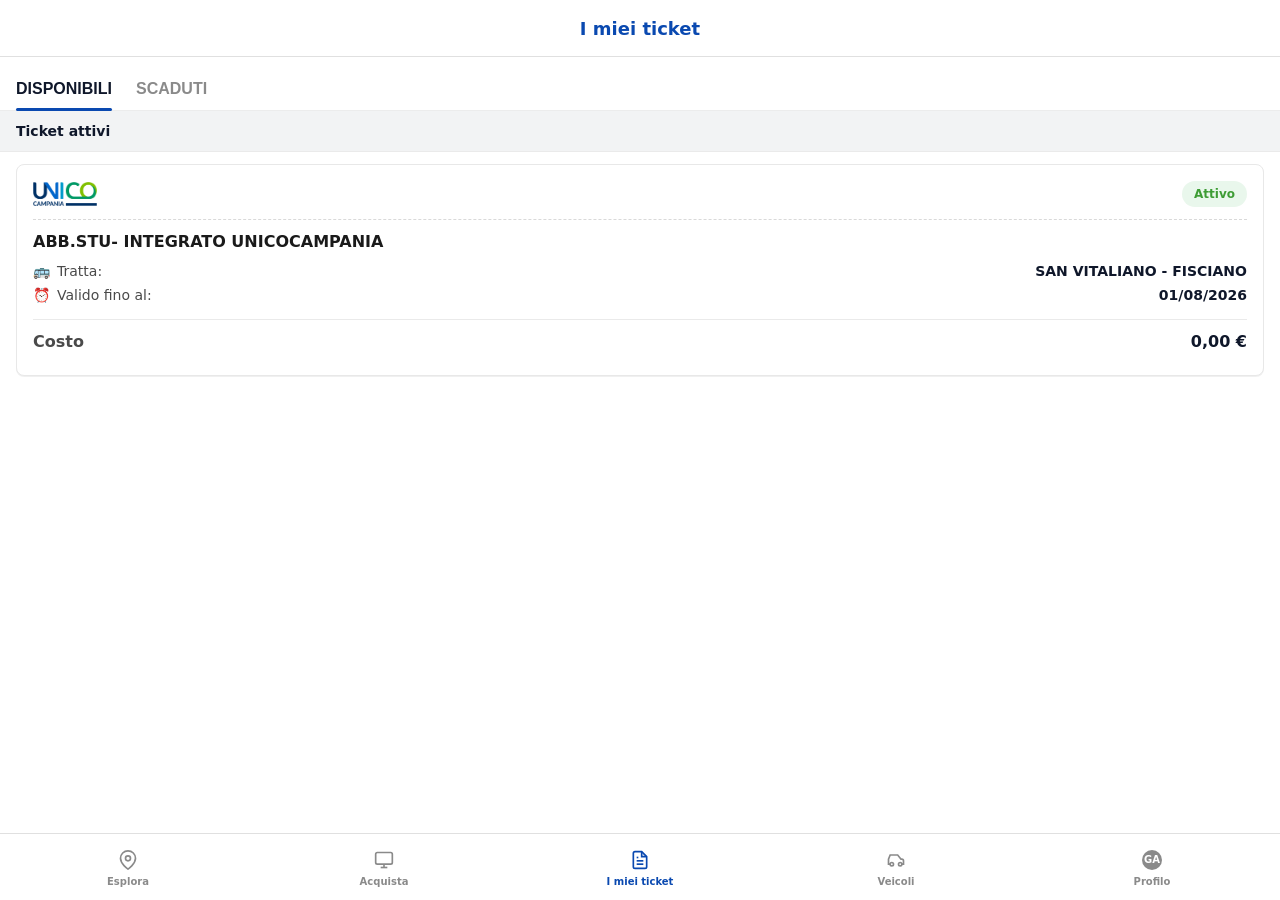
==== docs/tickets.html @ a91f194e "." ====
<!DOCTYPE html>
<html lang="it">
<head>
  <meta charset="UTF-8" />
  <meta name="viewport" content="width=device-width, initial-scale=1.0, maximum-scale=1.0, user-scalable=no, viewport-fit=cover" />
  <meta name="apple-mobile-web-app-capable" content="yes" />
  <meta name="apple-mobile-web-app-status-bar-style" content="black-translucent" />
  <meta name="apple-mobile-web-app-title" content="I miei ticket" />
  <meta name="format-detection" content="telephone=no" />
  <meta name="msapplication-tap-highlight" content="no" />
  <meta name="mobile-web-app-capable" content="yes" />
  <title>I miei ticket</title>
  <link rel="preconnect" href="https://fonts.googleapis.com">
  <link rel="preconnect" href="https://fonts.gstatic.com" crossorigin>
  <link href="https://fonts.googleapis.com/css2?family=Inter:wght@400;500;600;700;800&display=swap" rel="stylesheet">
  <link rel="stylesheet" href="styles.css" />
  <style>
    /* Tickets page specific styles */
    .tickets-topbar { 
      height: calc(56px + env(safe-area-inset-top)); 
      background: #ffffff; 
      color: #0f172a; 
      position: fixed; 
      top: 0; 
      left: 0; 
      right: 0; 
      display: flex; 
      align-items: center; 
      justify-content: center; 
      padding-top: env(safe-area-inset-top); 
      z-index: 20; 
      box-shadow: 0 1px 0 rgba(0,0,0,0.12); 
    }
    .tickets-topbar .title { 
      font-weight: 800; 
      font-size: 18px; 
      color: #0a49b0; 
    }

    .content.tickets { 
      top: calc(56px + env(safe-area-inset-top)); 
      bottom: calc(66px + var(--safe-bottom)); 
      overflow: auto; 
      background: #fff; 
    }

    .tabs { 
      display: flex; 
      gap: 24px; 
      padding: 12px 16px 0; 
      border-bottom: 1px solid #ececec; 
    }
    .tab-item { 
      background: transparent; 
      border: 0; 
      padding: 12px 0; 
      font-weight: 700; 
      color: #8a8a8a; 
      position: relative; 
      font-size: 16px;
    }
    .tab-item.active { 
      color: #0f172a; 
    }
    .tab-item.active::after { 
      content: ""; 
      position: absolute; 
      left: 0; 
      right: 0; 
      bottom: -1px; 
      height: 3px; 
      background: #0a49b0; 
      border-radius: 2px; 
    }

    .section.section-caption { 
      padding: 12px 16px; 
      background: #f2f3f4; 
      color: #0f172a; 
      font-weight: 700; 
      font-size: 14px;
      border-bottom: 1px solid #eaeaea; 
    }

    .ticket-list-card { 
      display: block; 
      margin: 12px 16px; 
      background: #fff; 
      border-radius: 8px;
      box-shadow: 0 1px 0 rgba(0,0,0,0.06);
      border: 1px solid #e8e8e8; 
      color: #1a1a1a; 
      text-decoration: none; 
      padding: 16px; 
    }
    .ticket-list-card:hover {
      box-shadow: 0 2px 8px rgba(0,0,0,0.1);
    }
    .ticket-list-card .card-header { 
      display: flex; 
      justify-content: space-between; 
      align-items: center; 
      margin-bottom: 12px;
    }
    .ticket-list-card .brand { 
      width: 64px; 
      height: auto; 
      object-fit: contain; 
    }
    .badge { 
      display: inline-block; 
      font-weight: 700; 
      font-size: 12px; 
      padding: 6px 12px; 
      border-radius: 20px; 
      background: #e9f7ec; 
      color: #3D9C34; 
    }
    .badge.active { 
      background: #e9f7ec; 
      color: #3D9C34;
    }
    .ticket-list-card .card-title { 
      font-weight: 800; 
      font-size: 16px;
      border-top: 1px dashed #d9d9d9; 
      padding-top: 12px; 
      margin-bottom: 12px;
    }
    .ticket-list-card .card-row { 
      display: flex; 
      align-items: baseline; 
      gap: 8px; 
      margin-bottom: 8px; 
      color: #4a4a4a; 
    }
    .ticket-list-card .card-row .icon {
      font-size: 14px;
      width: 16px;
      flex-shrink: 0;
    }
    .ticket-list-card .card-row .label { 
      color: #4a4a4a; 
      font-size: 14px; 
    }
    .ticket-list-card .card-row .value.strong { 
      font-weight: 800; 
      color: #0f172a; 
      font-size: 14px;
    }
    .ticket-list-card .card-row.spread { 
      justify-content: space-between; 
      margin-top: 16px;
      padding-top: 12px;
      border-top: 1px solid #eaeaea;
    }
    .ticket-list-card .card-row.spread .label {
      font-size: 16px;
      font-weight: 600;
    }
    .ticket-list-card .card-row.spread .value.strong {
      font-size: 16px;
      font-weight: 800;
    }

    /* Bottom tabbar for tickets page */
    .tickets-tabbar {
      position: fixed; 
      left: 0; 
      right: 0; 
      bottom: 0;
      height: calc(66px + var(--safe-bottom)); 
      background: #ffffff; 
      display: grid; 
      grid-template-columns: repeat(5, 1fr); 
      align-items: center; 
      z-index: 10;
      box-shadow: 0 -1px 0 rgba(0,0,0,0.12);
    }
    .tickets-tabbar .tab { 
      margin-bottom: var(--safe-bottom); 
      color: #8a8a8a; 
      text-decoration: none; 
      display: flex; 
      flex-direction: column; 
      align-items: center; 
      justify-content: center; 
      gap: 4px; 
      font-size: 10px; 
      font-weight: 600;
    }
    .tickets-tabbar .tab .tab-icon { 
      width: 24px; 
      height: 24px; 
      display: grid; 
      place-items: center; 
    }
    .tickets-tabbar .tab.active { 
      color: #0a49b0; 
      font-weight: 700; 
    }

    /* Safe area fill for tickets */
    .tickets-safe-bottom { 
      position: fixed; 
      left: 0; 
      right: 0; 
      bottom: 0; 
      height: var(--safe-bottom); 
      background: #ffffff; 
      z-index: 5; 
      pointer-events: none; 
    }

    /* Mobile optimizations for iPhone 13 Pro and similar */
    @media screen and (max-width: 428px) {
      .tickets-topbar .title {
        font-size: 16px;
      }
      
      .tab-item {
        font-size: 14px;
        padding: 10px 0;
      }
      
      .section.section-caption {
        padding: 10px 12px;
        font-size: 13px;
      }
      
      .ticket-list-card {
        margin: 8px 12px;
        padding: 12px;
        border-radius: 8px;
      }
      
      .ticket-list-card .brand {
        width: 56px;
      }
      
      .badge {
        font-size: 11px;
        padding: 4px 8px;
      }
      
      .ticket-list-card .card-title {
        font-size: 14px;
        margin-bottom: 10px;
        padding-top: 10px;
      }
      
      .ticket-list-card .card-row {
        margin-bottom: 6px;
      }
      
      .ticket-list-card .card-row .label,
      .ticket-list-card .card-row .value.strong {
        font-size: 13px;
      }
      
      .ticket-list-card .card-row.spread .label,
      .ticket-list-card .card-row.spread .value.strong {
        font-size: 14px;
      }
      
      .tickets-tabbar .tab {
        font-size: 9px;
        gap: 2px;
      }
      
      .tickets-tabbar .tab .tab-icon {
        width: 20px;
        height: 20px;
      }
    }

    /* Touch optimizations */
    @media (hover: none) and (pointer: coarse) {
      .tab-item {
        min-height: 44px;
        padding: 12px 0;
      }
      
      .ticket-list-card {
        min-height: 44px;
      }
      
      .tickets-tabbar .tab {
        min-height: 44px;
        padding: 8px 4px;
      }
    }

    /* Safe area adjustments for iPhone notch */
    @supports (padding: max(0px)) {
      .tickets-topbar {
        padding-left: max(16px, env(safe-area-inset-left));
        padding-right: max(16px, env(safe-area-inset-right));
      }
      
      .tabs {
        padding-left: max(16px, env(safe-area-inset-left));
        padding-right: max(16px, env(safe-area-inset-right));
      }
      
      .section.section-caption {
        padding-left: max(16px, env(safe-area-inset-left));
        padding-right: max(16px, env(safe-area-inset-right));
      }
      
      .ticket-list-card {
        margin-left: max(16px, env(safe-area-inset-left));
        margin-right: max(16px, env(safe-area-inset-right));
      }
    }
  </style>
</head>
<body onselectstart="return false;" ondragstart="return false;">
  <div class="app-frame">
    <header class="tickets-topbar">
      <div class="title">I miei ticket</div>
    </header>

    <main class="content tickets">
      <div class="tabs">
        <button class="tab-item active" type="button">DISPONIBILI</button>
        <button class="tab-item" type="button">SCADUTI</button>
      </div>
      <div class="section section-caption">Ticket attivi</div>

      <a class="ticket-list-card" href="index.html">
        <div class="card-header">
          <img class="brand" src="unicoC.png" alt="UNICO" />
          <span class="badge active">Attivo</span>
        </div>
        <div class="card-title">ABB.STU- INTEGRATO UNICOCAMPANIA</div>
        <div class="card-row">
          <span class="icon">🚌</span>
          <span class="label">Tratta:</span>
          <span class="value strong">SAN VITALIANO - FISCIANO</span>
        </div>
        <div class="card-row">
          <span class="icon">⏰</span>
          <span class="label">Valido fino al:</span>
          <span class="value strong">01/08/2026</span>
        </div>
        <div class="card-row spread">
          <span class="label">Costo</span>
          <span class="value strong">0,00 €</span>
        </div>
      </a>
    </main>

    <div class="tickets-tabbar">
      <a class="tab" href="#" aria-label="Esplora">
        <div class="tab-icon">
          <svg width="20" height="20" viewBox="0 0 24 24" fill="none" xmlns="http://www.w3.org/2000/svg">
            <path d="M21 10c0 7-9 13-9 13s-9-6-9-13a9 9 0 0 1 18 0z" stroke="currentColor" stroke-width="2"/>
            <circle cx="12" cy="10" r="3" stroke="currentColor" stroke-width="2"/>
          </svg>
        </div>
        <span>Esplora</span>
      </a>
      <a class="tab" href="#" aria-label="Acquista">
        <div class="tab-icon">
          <svg width="20" height="20" viewBox="0 0 24 24" fill="none" xmlns="http://www.w3.org/2000/svg">
            <rect x="2" y="3" width="20" height="14" rx="2" ry="2" stroke="currentColor" stroke-width="2"/>
            <line x1="8" y1="21" x2="16" y2="21" stroke="currentColor" stroke-width="2"/>
            <line x1="12" y1="17" x2="12" y2="21" stroke="currentColor" stroke-width="2"/>
          </svg>
        </div>
        <span>Acquista</span>
      </a>
      <a class="tab active" href="#" aria-label="I miei ticket">
        <div class="tab-icon">
          <svg width="20" height="20" viewBox="0 0 24 24" fill="none" xmlns="http://www.w3.org/2000/svg">
            <path d="M14 2H6a2 2 0 0 0-2 2v16a2 2 0 0 0 2 2h12a2 2 0 0 0 2-2V8z" stroke="currentColor" stroke-width="2"/>
            <polyline points="14,2 14,8 20,8" stroke="currentColor" stroke-width="2"/>
            <line x1="16" y1="13" x2="8" y2="13" stroke="currentColor" stroke-width="2"/>
            <line x1="16" y1="17" x2="8" y2="17" stroke="currentColor" stroke-width="2"/>
            <polyline points="10,9 9,9 8,9" stroke="currentColor" stroke-width="2"/>
          </svg>
        </div>
        <span>I miei ticket</span>
      </a>
      <a class="tab" href="#" aria-label="Veicoli">
        <div class="tab-icon">
          <svg width="20" height="20" viewBox="0 0 24 24" fill="none" xmlns="http://www.w3.org/2000/svg">
            <path d="M7 17m-2 0a2 2 0 1 0 4 0a2 2 0 1 0 -4 0" stroke="currentColor" stroke-width="2"/>
            <path d="M17 17m-2 0a2 2 0 1 0 4 0a2 2 0 1 0 -4 0" stroke="currentColor" stroke-width="2"/>
            <path d="M5 17h-2v-6l2-5h9l4 5h1a2 2 0 0 1 2 2v4h-2" stroke="currentColor" stroke-width="2"/>
          </svg>
        </div>
        <span>Veicoli</span>
      </a>
      <a class="tab" href="#" aria-label="Profilo">
        <div class="tab-icon">
          <div style="width: 20px; height: 20px; border-radius: 50%; background: #8a8a8a; display: flex; align-items: center; justify-content: center; color: white; font-weight: 700; font-size: 10px;">GA</div>
        </div>
        <span>Profilo</span>
      </a>
    </div>

    <div class="tickets-safe-bottom"></div>
  </div>

  <script>
    // Prevent text selection with JavaScript
    document.addEventListener('selectstart', function(e) {
      e.preventDefault();
      return false;
    });
    
    document.addEventListener('dragstart', function(e) {
      e.preventDefault();
      return false;
    });
    


    // Prevent copy/paste keyboard shortcuts
    document.addEventListener('keydown', function(e) {
      if (e.ctrlKey && (e.keyCode === 65 || e.keyCode === 67 || e.keyCode === 86 || e.keyCode === 88)) {
        e.preventDefault();
        return false;
      }
      if (e.metaKey && (e.keyCode === 65 || e.keyCode === 67 || e.keyCode === 86 || e.keyCode === 88)) {
        e.preventDefault();
        return false;
      }
    });
  </script>
</body>
</html>
---- docs/styles.css ----
/* Base */
* { 
  box-sizing: border-box;
  /* Disable text selection across all elements */
  -webkit-user-select: none;
  -moz-user-select: none;
  -ms-user-select: none;
  user-select: none;
  /* Disable text highlighting on touch devices */
  -webkit-touch-callout: none;
  -webkit-tap-highlight-color: transparent;
}
:root { --safe-bottom: env(safe-area-inset-bottom, 0px); }
html, body { 
  height: 100%; 
  overflow: hidden;
  /* Additional selection prevention for root elements */
  -webkit-user-select: none;
  -moz-user-select: none;
  -ms-user-select: none;
  user-select: none;
  -webkit-touch-callout: none;
  -webkit-tap-highlight-color: transparent;
}
body {
  margin: 0;
  font-family: 'Rubik', system-ui, -apple-system, Segoe UI, Roboto, Helvetica, Arial, 'Apple Color Emoji', 'Segoe UI Emoji';
  font-size: 14px; /* slightly smaller base size */
  background: #fff;
  color: #222;
  /* Prevent text selection and context menus */
  -webkit-user-select: none;
  -moz-user-select: none;
  -ms-user-select: none;
  user-select: none;
  -webkit-touch-callout: none;
  -webkit-tap-highlight-color: transparent;
}

/* Phone frame to mimic the screenshot proportions */
.app-frame {
  width: 100vw;
  height: 100vh; /* A2HS reliable height */
  min-height: 100dvh; /* try to match device height when supported */
  overflow: hidden; /* ensure no scroll */
  position: relative;
  background: #fff;
}

/* Status bar */
.status-bar {
  height: 44px;
  padding: 0 12px;
  display: flex;
  align-items: center;
  justify-content: space-between;
  color: #fff;
  font-weight: 600;
}
.status-bar .time { font-size: 16px; }
.status-bar .status-icons { display: flex; align-items: center; gap: 8px; }
.status-bar .icon { font-size: 12px; opacity: 0.95; }
.status-bar .wifi {
  width: 16px; height: 12px; position: relative;
}
.status-bar .wifi::before,
.status-bar .wifi::after {
  content: ""; position: absolute; left: 0; right: 0; margin: auto; border: 2px solid #fff; border-top-color: transparent; border-left-color: transparent; border-right-color: transparent; border-radius: 50%; width: 16px; height: 12px; top: 0;
}
.status-bar .wifi::after { width: 10px; height: 6px; top: 4px; }
.battery { display:flex; align-items:center; gap: 4px; }
.battery .battery-body { width: 22px; height: 10px; border:2px solid #fff; border-radius: 3px; position: relative; padding: 1px; }
.battery .battery-level { height: 100%; background:#fff; border-radius: 2px; }
.battery .battery-cap { width: 2px; height: 8px; background: #fff; border-radius: 1px; }
.battery .battery-text { font-size: 12px; font-weight: 700; opacity: 0.95; }

/* Top bar */
.topbar { height: calc(56px + env(safe-area-inset-top)); display: grid; grid-template-columns: 1fr auto 1fr; align-items: center; color: #fff; position: fixed; top: 0; left: 0; right: 0; background: #3D9C34; padding-top: env(safe-area-inset-top); z-index: 20; box-shadow: 0 1px 0 rgba(0,0,0,0.12); }
.icon-btn { display: inline-flex; align-items: center; gap: 6px; background: transparent; border: 0; color: #fff; font-weight: 600; padding: 0px 12px 0px 6px; }
.icon-btn svg { display: block; }
.topbar .title { font-weight: 700; font-size: 16px; text-align: center; }
.topbar .actions { justify-self: end; }

/* Content area */
.content {
  position: absolute; left: 0; right: 0;
  top: calc(56px + env(safe-area-inset-top));
  bottom: calc(66px + var(--safe-bottom));
  background: #fff;
  overflow: hidden; /* keep single-page view */
}

/* Pull to refresh UI */
.pull-spinner { height: 0; display: grid; place-items: center; opacity: 0; pointer-events: none; overflow: hidden; }
.pull-spinner.active { height: 36px; opacity: 1; }
.spinner { animation: spin 0.9s linear infinite; }
.spinner .path { stroke: #3D9C34; stroke-linecap: round; }
@keyframes spin { from { transform: rotate(0deg);} to { transform: rotate(360deg);} }

.content-inner { will-change: transform; }

.ticket-card { padding: 8px 12px 0; }
.ticket-header { display:flex; justify-content: flex-start; gap: 12px; color: #1a1a1a; align-items: center; position: relative; padding: 12px 0 18px; overflow: hidden; }

@keyframes headerPulse {
  0%   { transform: translate(-50%, -50%) scale(0);  opacity: 0.24; }
  100% { transform: translate(-50%, -50%) scale(40); opacity: 0;    }
}
.ticket-header .provider { color: #8a8a8a; font-weight: 400; font-size: 12px; }
.product { display:flex; align-items: center; gap: 8px; margin-top: 2px; }
.product-line { font-weight: 700; color: #1a1a1a; }
.icon-row { margin-top: 6px; }

/* Reflowed header layout */
.left.reflow { display: flex; align-items: center; gap: 10px; }
.left.reflow .check { width: 28px; height: 28px; display: grid; place-items: center; position: relative; z-index: 1; }
.left.reflow .check svg { width: 18px; height: 18px; }
.left.reflow .text-block { display: flex; flex-direction: column; margin-left: -2px; margin-top: -2px; }
.left.reflow .check::after {
  content: "";
  position: absolute;
  left: 50%;
  top: 50%;
  width: 16px;
  height: 16px;
  background: #3D9C34;
  opacity: 0.22;
  border-radius: 50%;
  transform: translate(-50%, -50%) scale(0);
  pointer-events: none;
  animation: headerPulse 2.2s linear infinite;
}
.right { position: absolute; right: 0; bottom: 0; }
.remaining { color: #8a8a8a; font-size: 12px; font-weight: 400; }

.qr-wrap { display: grid; place-items: center; padding: 8px 0 0; }
.qr { width: 180px; height: 180px; }
.qr svg { width: 100%; height: 100%; display: block; }
.qr img { width: 100%; height: 100%; display: block; object-fit: contain; }

.details { margin-top: 8px; border-top: 1px solid #eaeaea; }
.row { display:flex; justify-content: space-between; align-items: flex-start; gap: 8px; padding: 12px 0; border-bottom: 1px solid #efefef; }
.label { color:#8a8a8a; font-size: 12px; }
.value { color:#1f1f1f; font-weight: 500; margin-left: auto; text-align: right; max-width: 60%; white-space: normal; word-break: break-word; }
.value.mono { font-family: 'Rubik', system-ui, -apple-system, Segoe UI, Roboto, Helvetica, Arial, 'Apple Color Emoji', 'Segoe UI Emoji'; letter-spacing: 0.3px; white-space: nowrap; }

/* Bottom tab bar */
.tabbar {
  position: fixed; left: 0; right: 0; bottom: 0;
  height: calc(66px + var(--safe-bottom)); /* slight overscan eliminates 1px gaps */
  background: #3D9C34; display: grid; grid-template-columns: repeat(3, 1fr); align-items: center; z-index: 10;
  box-shadow: 0 -1px 0 rgba(0,0,0,0.08);
}
.tabbar .tab { margin-bottom: var(--safe-bottom); }

/* Extra paint for the bottom safe area (A2HS edge cases) */
.safe-bottom { position: fixed; left: 0; right: 0; bottom: 0; height: var(--safe-bottom); background: #3D9C34; z-index: 5; pointer-events: none; }
.tab { color: rgba(255,255,255,0.9); text-decoration: none; display:flex; flex-direction: column; align-items: center; justify-content: center; gap: 2px; font-size: 12px; }
.tab .tab-icon { width: 24px; height: 24px; display: grid; place-items: center; }
.tab .avatar { width: 24px; height: 24px; border-radius: 50%; background: rgba(255,255,255,0.9); color: #3D9C34; font-weight: 700; }
.tab.active { color: #fff; font-weight: 700; }

/* Shop screen styles */
.shop-topbar { height: 72px; background: #3D9C34; color: #fff; display: flex; align-items: center; justify-content: space-between; padding: 0 16px; position: fixed; top: 0; left: 0; right: 0; padding-top: env(safe-area-inset-top); z-index: 20; box-shadow: 0 1px 0 rgba(0,0,0,0.12); }
.shop-topbar .city-name { font-weight: 700; font-size: 16px; }
.shop-topbar .city-sub { font-size: 12px; opacity: 0.9; }
.shop-topbar .icon-btn { padding: 6px; }

.content.shop { 
  background: #fff; 
  top: calc(72px + env(safe-area-inset-top)); 
  overflow: auto; 
  -webkit-overflow-scrolling: touch;
}

.hero { position: relative; background: linear-gradient(180deg, #3D9C34 0%, #3D9C34 100%); color: #fff; height: 170px; overflow: hidden; display: flex; align-items: center; }
.hero-graphic { position: absolute; inset: 0; }
.hero-graphic .arch { position: absolute; right: -40px; bottom: -40px; width: 260px; height: 140px; background: rgba(0,0,0,0.18); border-top-left-radius: 140px; border-top-right-radius: 140px; transform: scaleX(1.2); }
.hero-graphic .tickets { position: absolute; left: 8px; top: 20px; width: 110px; height: 90px; background: rgba(255,255,255,0.25); border-radius: 8px; filter: blur(0.2px); }
.hero-graphic .bag { position: absolute; left: 70px; top: 40px; width: 120px; height: 100px; background: rgba(0,0,0,0.25); border-radius: 14px; }
.hero-cta { position: relative; margin-left: auto; margin-right: 16px; text-align: center; }
.hero-cta .cta-title { font-weight: 800; letter-spacing: 0.4px; }
.hero-cta .cta-sub { font-weight: 700; font-size: 12px; margin-top: 2px; }
.hero-cta .cta-button { display: inline-block; margin-top: 10px; background: #3D9C34; color: #fff; text-decoration: none; padding: 8px 14px; border-radius: 22px; font-weight: 700; box-shadow: 0 2px 0 rgba(0,0,0,0.15) inset; }

.section { padding: 16px; background: #fff; }
.section + .section { padding-top: 6px; }
.section-header { margin: 8px 0 10px; }
.section-title { font-weight: 700; font-size: 16px; color: #222; }
.section-sub { font-size: 12px; color: #7c7c7c; }

.card-grid.two { display: grid; grid-template-columns: 1fr 1fr; gap: 12px; }
.card { display: grid; grid-template-columns: auto 1fr; align-items: center; gap: 10px; background: #fff; border-radius: 8px; padding: 14px; box-shadow: 0 1px 0 rgba(0,0,0,0.06), 0 1px 12px rgba(0,0,0,0.02); color: #1a1a1a; text-decoration: none; }
.card .card-logo.unico { width: 58px; height: 36px; border-radius: 6px; background: #fff; border: 2px solid #3D9C34; color: #3D9C34; display: grid; place-items: center; font-weight: 800; }
.card .card-icon.phone { width: 48px; height: 48px; border-radius: 10px; background: #eaf9f6; display: grid; place-items: center; }
.card .card-title { font-size: 12px; color: #1a1a1a; }

.tile-grid.two { display: grid; grid-template-columns: 1fr 1fr; gap: 10px; }
.tile { position: relative; height: 82px; border-radius: 10px; background: linear-gradient(135deg, rgba(61,156,52,0.85), rgba(61,156,52,0.85)); color: #fff; text-decoration: none; overflow: hidden; display: grid; align-items: end; }
.tile .tile-label { padding: 10px; font-weight: 700; }

/* Start options */
.content.shop.start { overflow: auto; }
.tile.option { background: linear-gradient(135deg, rgba(61,156,52,0.85), rgba(61,156,52,0.85)); }

/* UNICO screen */
.unico-topbar { height: calc(56px + env(safe-area-inset-top)); background: #3D9C34; color:#fff; position: fixed; top:0; left:0; right:0; display:grid; grid-template-columns: 1fr auto 1fr; align-items:center; padding-top: env(safe-area-inset-top); z-index: 20; box-shadow: none; }
.unico-topbar .title { font-weight: 800; font-size: 18px}
.content.unico { top: calc(56px + env(safe-area-inset-top)); bottom: calc(40px + var(--safe-bottom)); overflow: auto; background: #3D9C34; }
.content.unico { scrollbar-width: none; }
.content.unico::-webkit-scrollbar { width: 0; height: 0; display: none; }

.unico-card { margin: 16px; background: #ffffff; border-radius: 8px; padding: 16px; box-shadow: none; border: 1px solid #e0e0e0; }
.unico-card-header { background:#fff; border-radius: 8px; padding: 12px 0; position: relative; display:block; box-shadow: none; border: 0; }
.unico-logo-img { position: absolute; margin-top: 3px; left: 12px; top: 4px; width: 52px; height: auto; object-fit: contain; }
.unico-title { margin-top: 4px; padding-left: 0; padding-top: 20px; text-align: left; }
.unico-logo { width: 64px; height: 32px; border-radius: 6px; background: #fff; border:2px solid #3D9C34; color:#3D9C34; display:grid; place-items:center; font-weight: 800; }
.unico-title .line1 { font-weight: 750; }
.unico-title .line2 { font-size: 12px; color:black; }
.unico-title .line3 { font-size: 12px; color:#9a9a9a; }

.unico-acc { margin: 14px 0 0 0; background: transparent; border-radius: 0; overflow: visible; }
.unico-acc:first-of-type { margin-top: 6px; }
.unico-acc summary { list-style: none; cursor: pointer; padding: 14px 16px; font-weight: 600; display:flex; align-items:center; justify-content: space-between; background: #f2f3f4; border-radius: 8px; border: 1px solid #c8c8c8; }
.unico-acc[open] summary { border-bottom-left-radius: 0; border-bottom-right-radius: 0; border-bottom: 0; }
.unico-acc summary .sicon { display:inline-grid; place-items:center; margin-right: 14px; }
.unico-acc summary .sicon .sicon-img { width: 24px; height: 24px; object-fit: contain; display: block; }
.unico-acc summary .slabel { flex: 1; }
.unico-acc summary .chev { width: 18px; height: 18px; background: url('chevron.png') center/contain no-repeat; display: inline-block; transform: rotate(90deg); transition: transform 160ms ease; }
.unico-acc[open] summary .chev { transform: rotate(270deg); }
.unico-acc summary::after {
  content: '';
  width: 18px;
  height: 18px;
  background-image: url("data:image/svg+xml,%3csvg xmlns='http://www.w3.org/2000/svg' fill='none' viewBox='0 0 24 24' stroke='%23000'%3e%3cpath stroke-linecap='round' stroke-linejoin='round' stroke-width='3' d='M19 9l-7 7-7-7'%3e%3c/path%3e%3c/svg%3e");
  background-size: contain;
  background-repeat: no-repeat;
  background-position: center;
  transition: transform 0.2s ease;
}
.unico-acc[open] summary::after {
  transform: rotate(180deg);
}
.unico-acc .acc-body { padding: 18px 16px; border: 1px solid #c8c8c8; border-top: 0; background: #f2f3f4; border-radius: 0 0 8px 8px; }
.unico-acc:first-of-type .acc-body { padding-top: 28px; padding-bottom: 12px; }
.triangles { margin: 0; padding: 0; background: transparent; border-radius: 0; overflow: hidden; }
.triangles .tri-row { height: 16px; background-repeat: repeat-x; background-size: 64px 16px; will-change: background-position; -webkit-backface-visibility: hidden; backface-visibility: hidden; }
/* Top row: dark then light */
.triangles .tri-row.r1 { 
  background-image: url("data:image/svg+xml;utf8,<svg xmlns='http://www.w3.org/2000/svg' shape-rendering='crispEdges' width='56' height='14' viewBox='0 0 56 14'><polygon points='0,14 14,0 28,14' fill='%23bdbdbd'/><polygon points='28,14 42,0 56,14' fill='%23e6e6e6'/></svg>"); 
  animation: tri-scroll 0.7s linear infinite;
}
/* Middle row: light then dark - offset per sfasare i triangoli */
.triangles .tri-row.r2 { 
  background-image: url("data:image/svg+xml;utf8,<svg xmlns='http://www.w3.org/2000/svg' shape-rendering='crispEdges' width='56' height='14' viewBox='0 0 56 14'><polygon points='0,14 14,0 28,14' fill='%23e6e6e6'/><polygon points='28,14 42,0 56,14' fill='%23bdbdbd'/></svg>"); 
  animation: tri-scroll-offset 0.7s linear infinite;
}
/* Bottom row: dark then light */
.triangles .tri-row.r3 { 
  background-image: url("data:image/svg+xml;utf8,<svg xmlns='http://www.w3.org/2000/svg' shape-rendering='crispEdges' width='56' height='14' viewBox='0 0 56 14'><polygon points='0,14 14,0 28,14' fill='%23bdbdbd'/><polygon points='28,14 42,0 56,14' fill='%23e6e6e6'/></svg>"); 
  animation: tri-scroll 0.7s linear infinite;
}

/* Animazione per la prima e terza riga */
@keyframes tri-scroll {
  0% { background-position: 0 0; }
  100% { background-position: 64px 0; }
}

/* Animazione sfasata per la seconda riga - le punte toccano i bordi dei triangoli sopra/sotto */
@keyframes tri-scroll-offset {
  0% { background-position: -16px 0; }
  100% { background-position: 48px 0; }
}
.validation-panel { background: transparent; border:0; border-radius:8px; padding:12px 0px 12px 0px; display:grid; justify-items:center; gap:40px; }
.qr-box { width: 180px; height: 180px; display:grid; place-items:center; }
.qr-box img { width: 100%; height: 100%; object-fit: contain; display:block; }
.val-footer { width: 100%; display:flex; align-items:center; justify-content: space-between; }
.val-footer .time { display:inline-flex; align-items:center; gap:6px; color:#1f5fe0; font-weight: 400; font-size: 17px; }
.val-footer .time svg { width: 20px; height: 20px; }
.val-footer .locks { display:inline-flex; align-items:center; gap:6px; color:#1f5fe0; font-weight:400; }
.val-footer .time svg *,
.val-footer .locks svg * { stroke: #1f5fe0 !important; }
.id-card { display:flex; gap: 15px; align-items: flex-start; }
.id-card .avatar { width: 58px; height: 58px; border-radius: 8px; background: #d7d7d7; }
.id-card .avatar-img { width: 92px; height: 92px; border-radius: 0; object-fit: cover; display: block; margin: 6px 0; }
.id-card .id-lines { display: grid; gap: 3px; }
.id-card .id-name { font-weight: 700; color: #1a1a1a; font-size: 13px; }
.id-card .id-cf { font-size: 12px; color:black; letter-spacing: 0.3px; }
.id-card .sep { height: 8px; }
.id-card .id-row { font-size: 13px; }
.id-card .id-field { display: grid; gap: 2px; margin-top: 4px; }
.id-card .id-field .label { font-size: 11px; color: black; }
.id-card .id-field .value { font-size: 13px; color: #1a1a1a; text-align: left; margin-left: 0; max-width: none; }
.id-card .id-field .value.strong { font-weight: 500; }

.unico-banner {
  margin-top: 10px;
  background: #3D9C34;
  color: #fff;
  border-radius: 8px;
  padding: 10px 12px 14px 12px;
  font-weight: 600;
  text-align: left;
  border: 1px solid #e0e0e0;
}
.unico-banner .route {
  line-height: 1.4;
}
.unico-banner .valid {
  font-weight: 700;
  line-height: 1.3;
  margin-bottom: 8px;
}

.unico-meta { background:#fff; border-radius: 8px; margin-top: 10px; padding: 10px 14px; }
.unico-meta .meta-row { display:flex; justify-content: space-between; padding: 6px 0; border-bottom: 0; }
.unico-meta .meta-row + .meta-row { margin-top: 8px; }
.unico-meta .meta-row.stack { display: grid; gap: 2px; }
.unico-meta .meta-row .label { color:#6b6b6b; font-size:12px; }
.unico-meta .meta-row .value { font-size: 14px; color:#1a1a1a; }
/* Force left-start for stacked values */
.unico-meta .meta-row.stack .value { text-align: left; margin-left: 0; justify-self: start; }
.unico-meta .meta-row.inline { display:flex; gap: 6px; justify-content: space-between; align-items: baseline; }
.unico-meta .meta-row.inline .label { font-size: 15px; font-weight: 400; }
.unico-meta .meta-row .nowrap { white-space: nowrap; }
.unico-meta .meta-row:last-child { border-bottom: 0; }
.unico-meta .value.strong { font-weight: 800; }
.unico-meta .meta-divider { height: 1px; background: #f0f0f0; margin-top: 8px; }

.unico-details { background:#fff; border-radius: 8px; margin-top: 10px; padding: 10px 14px; }
.unico-details .row { display:flex; justify-content: space-between; padding: 8px 0; border-bottom: 0; }
.unico-details .row .chev.small { width: 14px; height: 14px; background: url('chevron.png') center/contain no-repeat; transform: rotate(90deg); transition: transform 160ms ease; }
.unico-details .row .chev.small.rotate { transform: rotate(270deg); }
.unico-details .row:last-child { border-bottom: 0; }
.unico-details .issuer { margin-top: 10px; color:#444; font-size: 13px; }
.unico-details .link { font-weight: 700; color:#2d78ff; text-decoration: none; }
/* Bottom details header and toggle */
.unico-details .row.header { align-items: center; }
.unico-details .row.header .label { font-weight: 700; }
.unico-details .details-toggle { background: transparent; border: 0; padding: 6px 0; color: #2d78ff; font-weight: 700; font-family: inherit; cursor: pointer; display: inline-flex; align-items: center; gap: 6px; }
.unico-details .details-toggle:active { opacity: .85; }
.unico-details .details-toggle .chev-btn { width: 14px; height: 14px; background: url('chevron.png') center/contain no-repeat; display: inline-block; filter: hue-rotate(200deg) saturate(4) brightness(1.1); transform: rotate(90deg); transition: transform 160ms ease; }
.unico-details.open .details-toggle .chev-btn { transform: rotate(270deg); }
.unico-details .issuer.right { text-align: right; }
.unico-details .greybox { margin-top: 10px; background: #f2f3f4; border-radius: 8px; padding: 8px 10px; }
.unico-details .greybox .row { border-bottom: 0; padding: 6px 0; }
.unico-details .greybox .value.muted { color: #7a7a7a; }

.unico-actions { padding: 12px 0 2px; display:grid; place-items:center; }
.btn.secondary { background:#1f5fe0; color:#fff; border:0; border-radius: 10px; padding: 12px 16px; display:inline-flex; align-items:center; gap:8px; font-weight: 700; }

/* UNICO bottom safe-area paint (no tabbar) */
.unico-bottom-fill { position: fixed; left: 0; right: 0; bottom: 0; height: var(--safe-bottom); background: #3D9C34; z-index: 5; pointer-events: none; }

/* UNICO fixed bottom action bar */
.unico-bottombar {
  position: fixed; left: 0; right: 0; bottom: 0;
  height: calc(40px + var(--safe-bottom));
  background: #ffffff; box-shadow: 0 -1px 0 rgba(0,0,0,0.12);
  display: grid; align-items: end; justify-items: center; z-index: 12;
  padding-bottom: var(--safe-bottom);
}


/* Scrollbar subtle */
.content::-webkit-scrollbar { width: 6px; }
.content::-webkit-scrollbar-thumb { background: #e3e3e3; border-radius: 4px; }

/* Settings / Customize */
.content.settings { background: #fff; }
.form { padding: 16px; display: grid; gap: 14px; }
.form-group { display: grid; gap: 6px; }
.form-row { display: grid; grid-template-columns: 1fr 1fr; gap: 12px; }
.form label { font-size: 12px; color: #666; }
.form input[type="date"],
.form input[type="time"],
.form select { height: 38px; border: 1px solid #e4e4e4; border-radius: 8px; padding: 0 10px; font-size: 14px; }
.form-actions { display: flex; gap: 10px; margin-top: 8px; }
.btn { display: inline-block; text-decoration: none; color: #3D9C34; background: #f3fbfa; padding: 10px 12px; border-radius: 10px; font-weight: 600; text-align: center; flex: 1; }
.btn.primary { background: #3D9C34; color: #fff; }

/* Additional text and image selection prevention */
img, svg, canvas {
  -webkit-user-select: none;
  -moz-user-select: none;
  -ms-user-select: none;
  user-select: none;
  -webkit-touch-callout: none;
  -webkit-tap-highlight-color: transparent;
  pointer-events: none;
}

/* Prevent selection on all text elements */
p, span, div, h1, h2, h3, h4, h5, h6, a, button, label {
  -webkit-user-select: none;
  -moz-user-select: none;
  -ms-user-select: none;
  user-select: none;
  -webkit-touch-callout: none;
  -webkit-tap-highlight-color: transparent;
}

/* Re-enable pointer events for interactive elements */
button, a, .btn, .tab, .icon-btn, .details-toggle {
  pointer-events: auto;
}

/* Uniforma lo stile della freccia accanto a "Leggi tutto" con quelle delle card */
.details-toggle .chevron { width: 18px; height: 18px; color: #000; }
.details-toggle .chevron path { stroke-width: 3; }
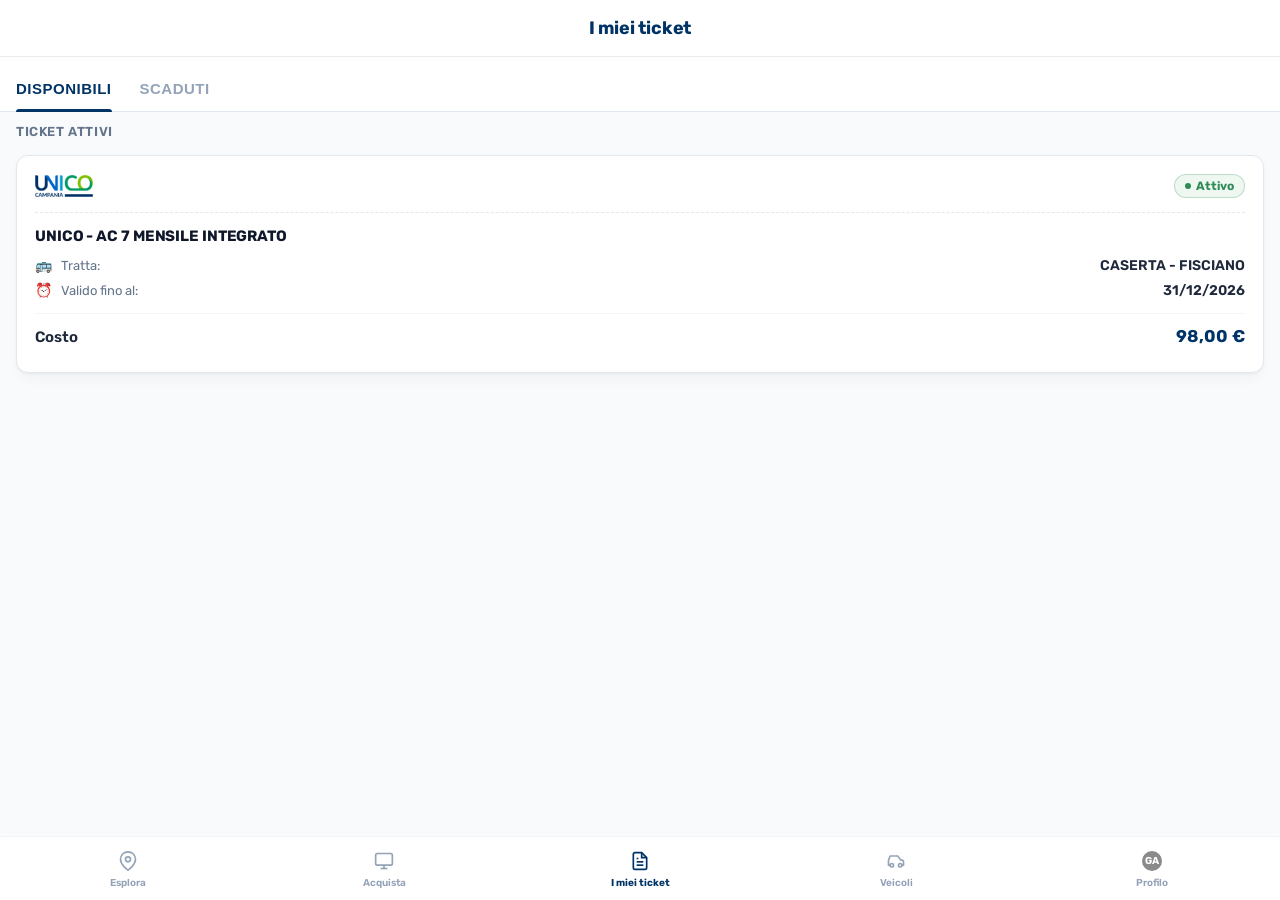
==== commit 901c4ae3: "." ====
--- a/docs/tickets.html
+++ b/docs/tickets.html
@@ -1,10 +1,12 @@
 <!DOCTYPE html>
 <html lang="it">
 <head>
+  <link rel="manifest" href="manifest.json">
+  <meta name="theme-color" content="#ffffff">
   <meta charset="UTF-8" />
   <meta name="viewport" content="width=device-width, initial-scale=1.0, maximum-scale=1.0, user-scalable=no, viewport-fit=cover" />
   <meta name="apple-mobile-web-app-capable" content="yes" />
-  <meta name="apple-mobile-web-app-status-bar-style" content="black-translucent" />
+  <meta name="apple-mobile-web-app-status-bar-style" content="default" />
   <meta name="apple-mobile-web-app-title" content="I miei ticket" />
   <meta name="format-detection" content="telephone=no" />
   <meta name="msapplication-tap-highlight" content="no" />
@@ -12,9 +14,12 @@
   <title>I miei ticket</title>
   <link rel="preconnect" href="https://fonts.googleapis.com">
   <link rel="preconnect" href="https://fonts.gstatic.com" crossorigin>
-  <link href="https://fonts.googleapis.com/css2?family=Inter:wght@400;500;600;700;800&display=swap" rel="stylesheet">
+  <link href="https://fonts.googleapis.com/css2?family=Rubik:wght@300;400;500;600;700;800&family=Inter:wght@400;500;600;700;800&display=swap" rel="stylesheet">
   <link rel="stylesheet" href="styles.css" />
   <style>
+    body {
+      font-family: 'Rubik', -apple-system, BlinkMacSystemFont, 'Segoe UI', Roboto, sans-serif;
+    }
     /* Tickets page specific styles */
     .tickets-topbar { 
       height: calc(56px + env(safe-area-inset-top)); 
@@ -29,38 +34,43 @@
       justify-content: center; 
       padding-top: env(safe-area-inset-top); 
       z-index: 20; 
-      box-shadow: 0 1px 0 rgba(0,0,0,0.12); 
+      box-shadow: 0 1px 0 rgba(0,0,0,0.08); 
     }
     .tickets-topbar .title { 
-      font-weight: 800; 
+      font-weight: 700; 
       font-size: 18px; 
-      color: #0a49b0; 
+      color: #003366; 
+      letter-spacing: -0.2px;
     }
 
     .content.tickets { 
       top: calc(56px + env(safe-area-inset-top)); 
       bottom: calc(66px + var(--safe-bottom)); 
       overflow: auto; 
-      background: #fff; 
+      background: #f8fafc; 
     }
 
     .tabs { 
       display: flex; 
-      gap: 24px; 
-      padding: 12px 16px 0; 
-      border-bottom: 1px solid #ececec; 
+      gap: 28px; 
+      padding: 14px 20px 0; 
+      border-bottom: 1px solid #e2e8f0; 
+      background: #ffffff;
     }
     .tab-item { 
       background: transparent; 
       border: 0; 
-      padding: 12px 0; 
-      font-weight: 700; 
-      color: #8a8a8a; 
+      padding: 10px 0 14px; 
+      font-weight: 600; 
+      color: #94a3b8; 
       position: relative; 
-      font-size: 16px;
+      font-size: 15px;
+      letter-spacing: 0.5px;
+      cursor: pointer;
     }
     .tab-item.active { 
-      color: #0f172a; 
+      color: #003366; 
+      font-weight: 700;
     }
     .tab-item.active::after { 
       content: ""; 
@@ -69,70 +79,82 @@
       right: 0; 
       bottom: -1px; 
       height: 3px; 
-      background: #0a49b0; 
-      border-radius: 2px; 
+      background: #003366; 
+      border-radius: 3px 3px 0 0; 
     }
 
     .section.section-caption { 
-      padding: 12px 16px; 
-      background: #f2f3f4; 
-      color: #0f172a; 
-      font-weight: 700; 
-      font-size: 14px;
-      border-bottom: 1px solid #eaeaea; 
+      padding: 12px 18px 8px; 
+      background: #f8fafc; 
+      color: #64748b; 
+      font-weight: 600; 
+      font-size: 13px;
+      text-transform: uppercase;
+      letter-spacing: 0.6px;
     }
 
     .ticket-list-card { 
       display: block; 
-      margin: 12px 16px; 
-      background: #fff; 
-      border-radius: 8px;
-      box-shadow: 0 1px 0 rgba(0,0,0,0.06);
-      border: 1px solid #e8e8e8; 
-      color: #1a1a1a; 
+      margin: 8px 16px 16px; 
+      background: #ffffff; 
+      border-radius: 12px;
+      box-shadow: 0 1px 3px rgba(0,0,0,0.05), 0 10px 15px -5px rgba(0,0,0,0.04);
+      border: 1px solid #e2e8f0; 
+      color: #1e293b; 
       text-decoration: none; 
-      padding: 16px; 
-    }
-    .ticket-list-card:hover {
-      box-shadow: 0 2px 8px rgba(0,0,0,0.1);
+      padding: 18px; 
+      transition: transform 0.15s ease, box-shadow 0.15s ease;
+      position: relative;
+    }
+    .ticket-list-card:active {
+      transform: scale(0.985);
     }
     .ticket-list-card .card-header { 
       display: flex; 
       justify-content: space-between; 
       align-items: center; 
-      margin-bottom: 12px;
+      margin-bottom: 14px;
     }
     .ticket-list-card .brand { 
-      width: 64px; 
+      width: 58px; 
       height: auto; 
       object-fit: contain; 
     }
     .badge { 
-      display: inline-block; 
+      display: inline-flex;
+      align-items: center;
+      gap: 5px;
       font-weight: 700; 
       font-size: 12px; 
-      padding: 6px 12px; 
+      padding: 4px 10px; 
       border-radius: 20px; 
-      background: #e9f7ec; 
-      color: #3D9C34; 
-    }
-    .badge.active { 
-      background: #e9f7ec; 
-      color: #3D9C34;
+      background: #eef7f0; 
+      color: #2e8b57; 
+      border: 1px solid rgba(46, 139, 87, 0.25);
+    }
+    .badge.active::before {
+      content: "";
+      width: 6px;
+      height: 6px;
+      border-radius: 50%;
+      background: #2e8b57;
+      display: inline-block;
     }
     .ticket-list-card .card-title { 
-      font-weight: 800; 
-      font-size: 16px;
-      border-top: 1px dashed #d9d9d9; 
-      padding-top: 12px; 
+      font-weight: 700; 
+      font-size: 15px;
+      color: #0f172a;
+      border-top: 1px dashed #e2e8f0; 
+      padding-top: 14px; 
       margin-bottom: 12px;
+      letter-spacing: -0.1px;
     }
     .ticket-list-card .card-row { 
       display: flex; 
       align-items: baseline; 
-      gap: 8px; 
+      gap: 10px; 
       margin-bottom: 8px; 
-      color: #4a4a4a; 
+      color: #64748b; 
     }
     .ticket-list-card .card-row .icon {
       font-size: 14px;
@@ -140,27 +162,30 @@
       flex-shrink: 0;
     }
     .ticket-list-card .card-row .label { 
-      color: #4a4a4a; 
-      font-size: 14px; 
+      color: #64748b; 
+      font-size: 13px; 
+      font-weight: 400;
     }
     .ticket-list-card .card-row .value.strong { 
-      font-weight: 800; 
-      color: #0f172a; 
+      font-weight: 600; 
+      color: #1e293b; 
       font-size: 14px;
     }
     .ticket-list-card .card-row.spread { 
       justify-content: space-between; 
-      margin-top: 16px;
+      margin-top: 14px;
       padding-top: 12px;
-      border-top: 1px solid #eaeaea;
+      border-top: 1px solid #f1f5f9;
     }
     .ticket-list-card .card-row.spread .label {
-      font-size: 16px;
+      font-size: 15px;
       font-weight: 600;
+      color: #1e293b;
     }
     .ticket-list-card .card-row.spread .value.strong {
-      font-size: 16px;
-      font-weight: 800;
+      font-size: 17px;
+      font-weight: 700;
+      color: #003366;
     }
 
     /* Bottom tabbar for tickets page */
@@ -169,17 +194,18 @@
       left: 0; 
       right: 0; 
       bottom: 0;
-      height: calc(66px + var(--safe-bottom)); 
+      height: calc(64px + var(--safe-bottom)); 
       background: #ffffff; 
       display: grid; 
       grid-template-columns: repeat(5, 1fr); 
       align-items: center; 
       z-index: 10;
-      box-shadow: 0 -1px 0 rgba(0,0,0,0.12);
+      box-shadow: 0 -1px 3px rgba(0,0,0,0.04);
+      border-top: 1px solid #f1f5f9;
     }
     .tickets-tabbar .tab { 
       margin-bottom: var(--safe-bottom); 
-      color: #8a8a8a; 
+      color: #94a3b8; 
       text-decoration: none; 
       display: flex; 
       flex-direction: column; 
@@ -188,6 +214,7 @@
       gap: 4px; 
       font-size: 10px; 
       font-weight: 600;
+      transition: color 0.15s ease;
     }
     .tickets-tabbar .tab .tab-icon { 
       width: 24px; 
@@ -196,7 +223,7 @@
       place-items: center; 
     }
     .tickets-tabbar .tab.active { 
-      color: #0a49b0; 
+      color: #003366; 
       font-weight: 700; 
     }
 
@@ -333,20 +360,20 @@
           <img class="brand" src="unicoC.png" alt="UNICO" />
           <span class="badge active">Attivo</span>
         </div>
-        <div class="card-title">ABB.STU- INTEGRATO UNICOCAMPANIA</div>
+        <div class="card-title">UNICO - AC 7 MENSILE INTEGRATO</div>
         <div class="card-row">
           <span class="icon">🚌</span>
           <span class="label">Tratta:</span>
-          <span class="value strong">SAN VITALIANO - FISCIANO</span>
+          <span class="value strong">CASERTA - FISCIANO</span>
         </div>
         <div class="card-row">
           <span class="icon">⏰</span>
           <span class="label">Valido fino al:</span>
-          <span class="value strong">01/08/2026</span>
+          <span class="value strong" id="home-valid-date">30/09/2026</span>
         </div>
         <div class="card-row spread">
           <span class="label">Costo</span>
-          <span class="value strong">0,00 €</span>
+          <span class="value strong">98,00 €</span>
         </div>
       </a>
     </main>
@@ -418,6 +445,17 @@
     
 
 
+    // Calcola data di scadenza dinamica coerente (fine mese)
+    (function(){
+      function pad(n){return n<10?'0'+n:''+n}
+      var now = new Date();
+      var endOfMonth = new Date(now.getFullYear(), now.getMonth() + 1, 0);
+      var validEl = document.getElementById('home-valid-date');
+      if (validEl) {
+        validEl.textContent = pad(endOfMonth.getDate()) + '/' + pad(endOfMonth.getMonth() + 1) + '/' + endOfMonth.getFullYear();
+      }
+    })();
+
     // Prevent copy/paste keyboard shortcuts
     document.addEventListener('keydown', function(e) {
       if (e.ctrlKey && (e.keyCode === 65 || e.keyCode === 67 || e.keyCode === 86 || e.keyCode === 88)) {
@@ -430,5 +468,12 @@
       }
     });
   </script>
+  <script>
+    if ('serviceWorker' in navigator) {
+      navigator.serviceWorker.register('./sw.js')
+        .then(() => console.log('Service Worker registrato (tickets)'))
+        .catch((err) => console.error('SW error:', err));
+    }
+  </script>
 </body>
 </html>
